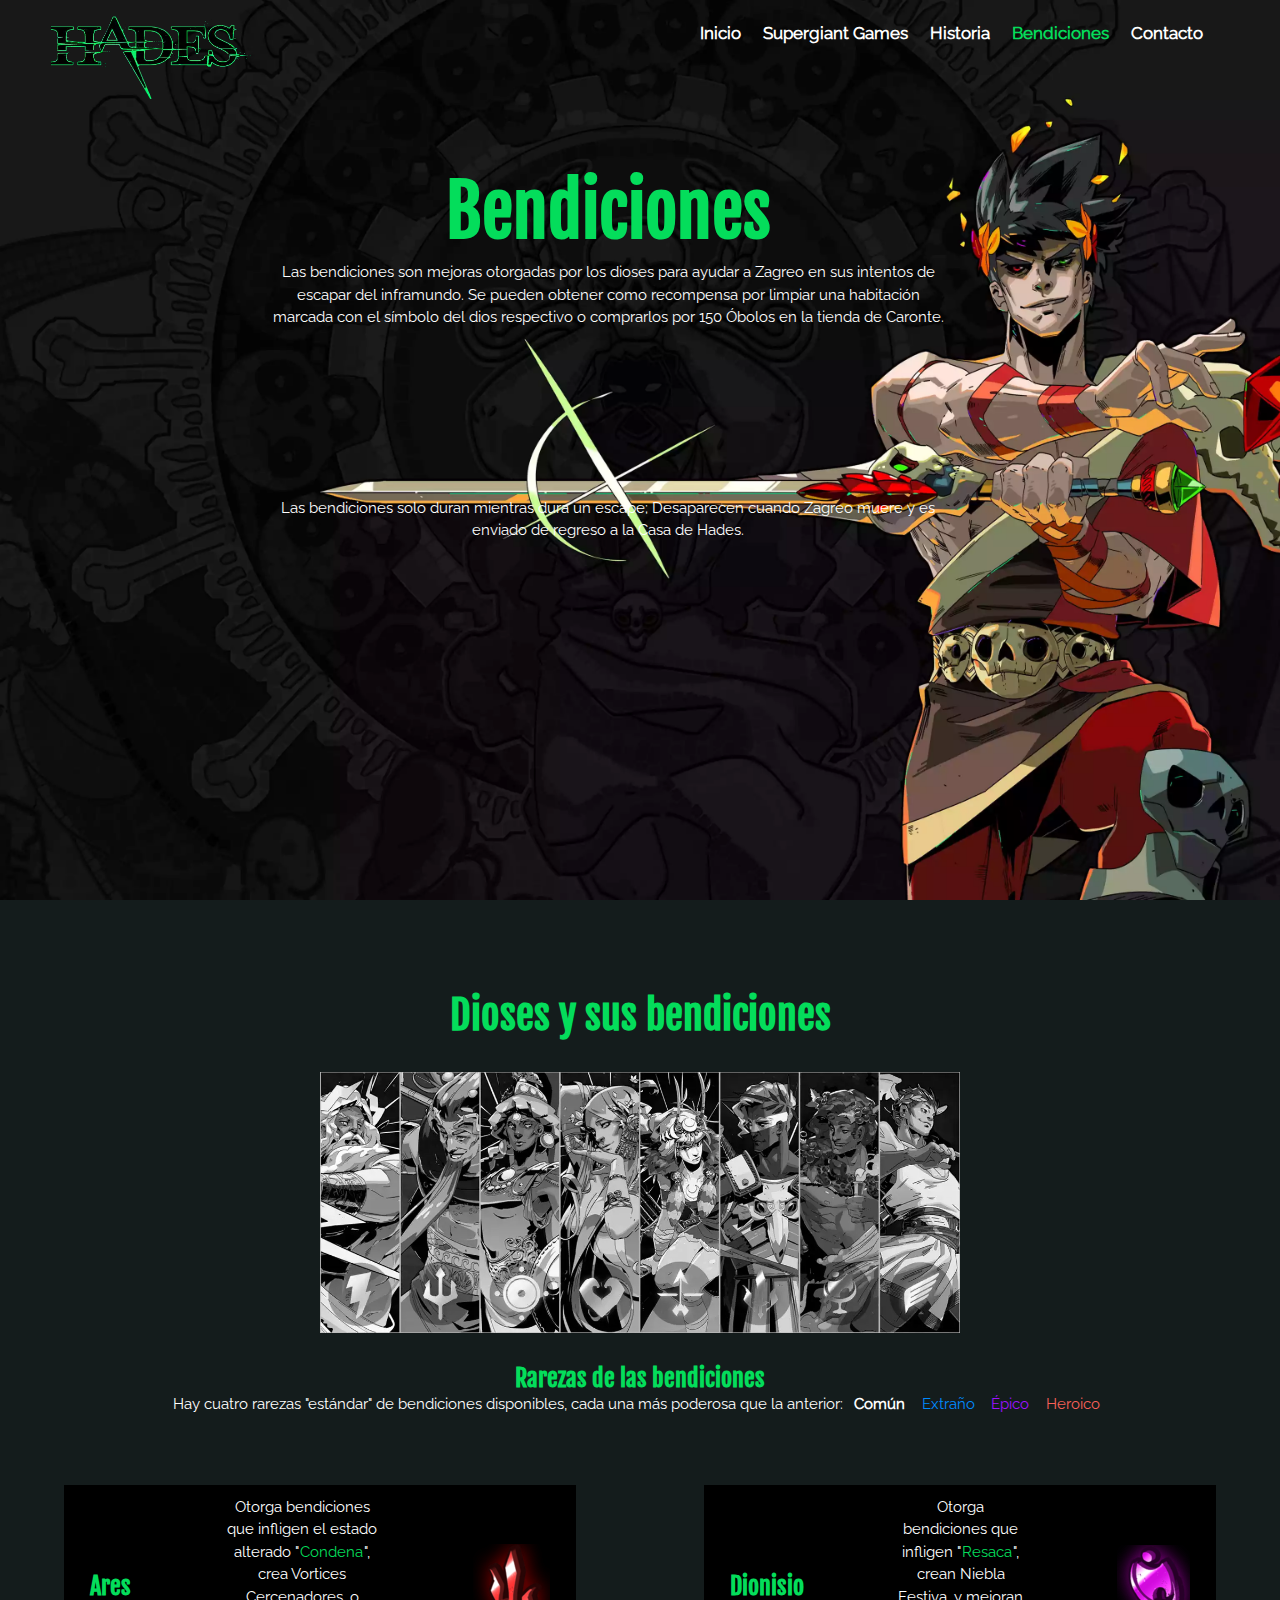
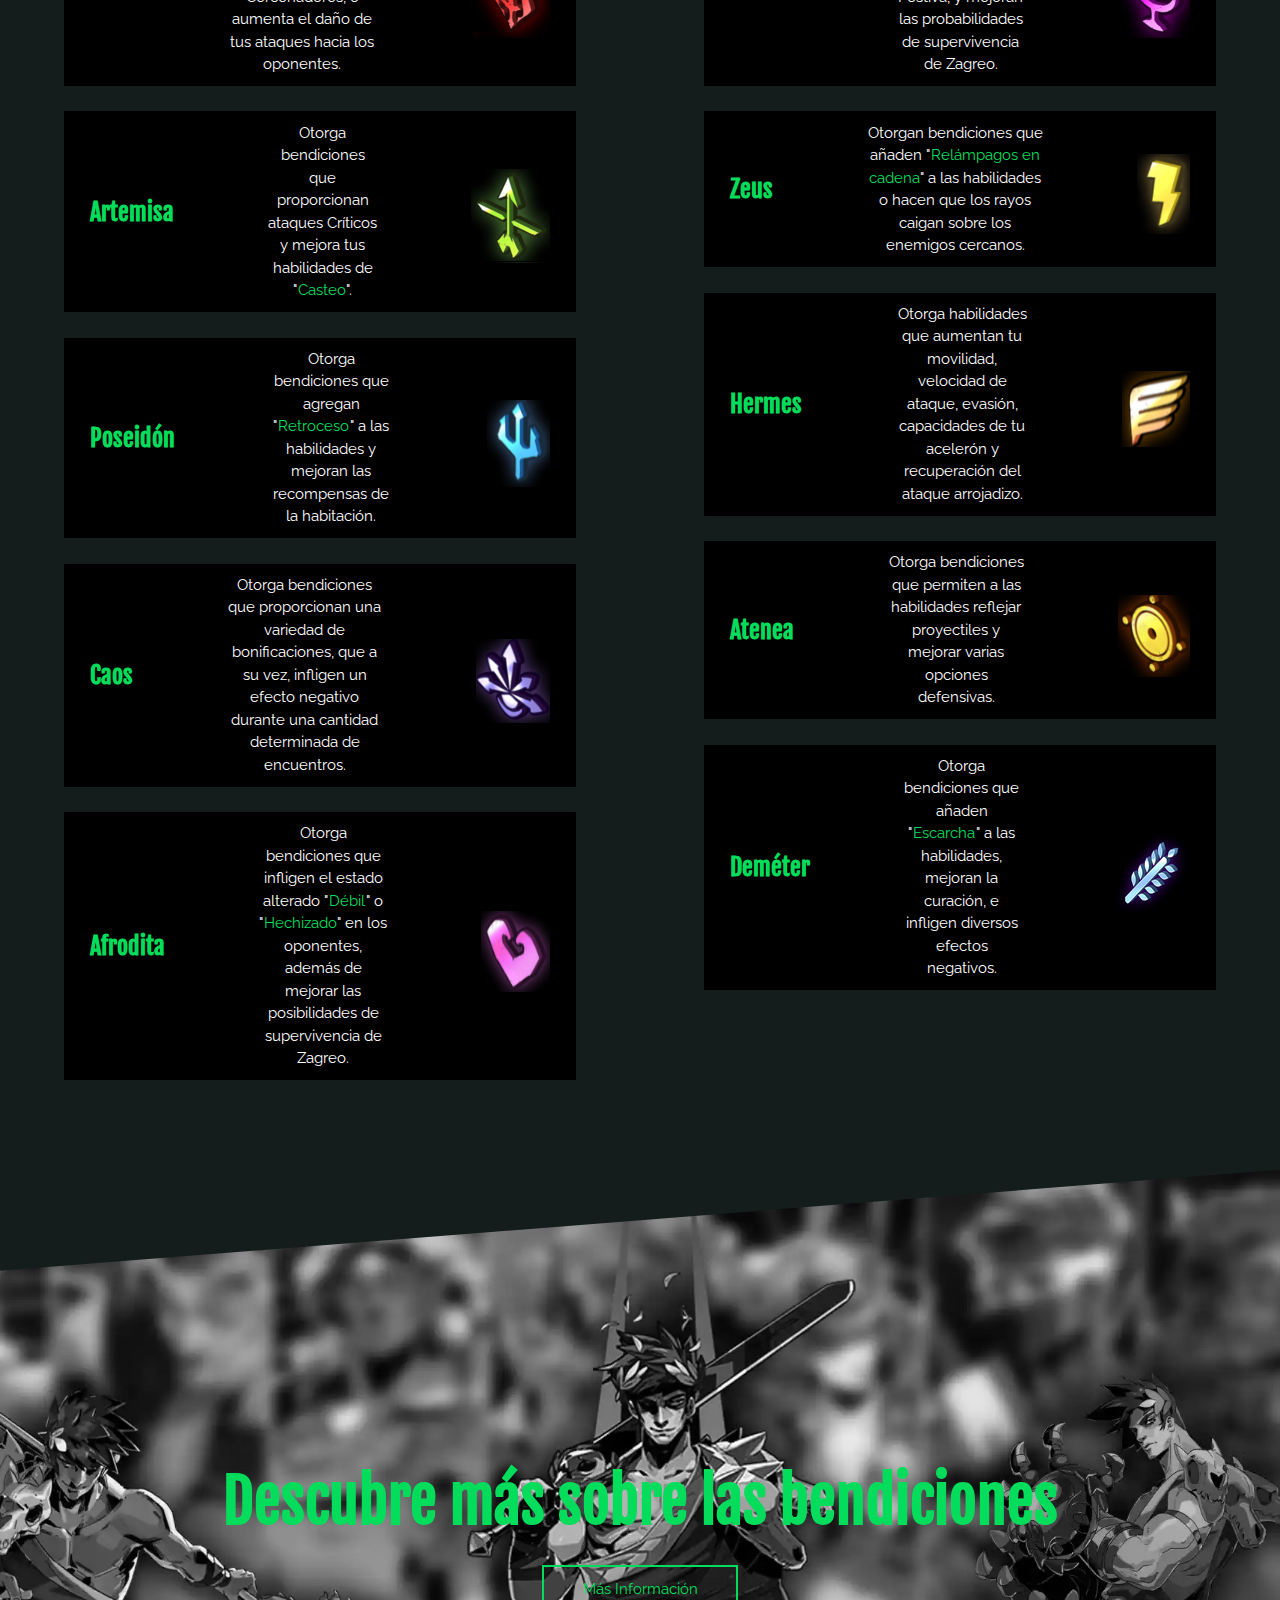
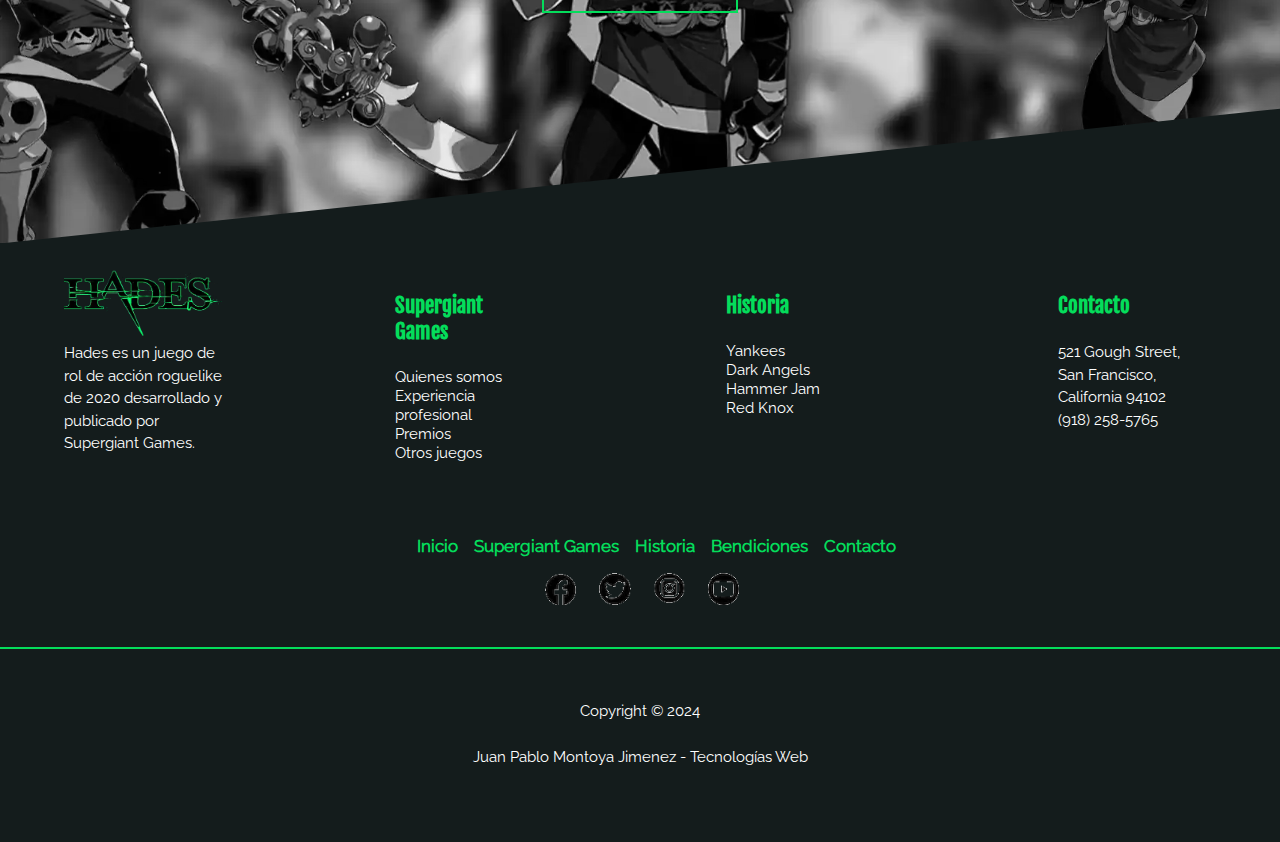
==== paginas/bendiciones.html @ 5e992bec "Primer commit proyecto" ====
<!DOCTYPE html>
<html lang="en">
<head>
    <meta charset="UTF-8">
    <meta name="viewport" content="width=device-width, initial-scale=1.0">
    <title>Bendiciones - Hades</title>
    <!-- Links -->
    <link rel="stylesheet" href="estilos-bendiciones.css">
</head>
<body>
    <!-- seccion header -->
    <header class="header-hades">
        <!-- seccion logo y menu -->
        <span class="site-logo-img">
            <a href="index.html">
                <img width="200" height="88" src="../media/logo-hades.webp" alt="Logo del videojuego Hades">
            </a>
        </span>
        <div class="menu">
            <nav class="site-navigation">
                <div>
                    <ul>
                        <li><a href="../index.html">Inicio</a></li>
                        <li><a href="supergiant-games.html">Supergiant Games</a></li>
                        <li><a href="historia.html">Historia</a></li>
                        <li><a id="menu-color" href="bendiciones.html">Bendiciones</a></li>
                        <li><a href="contacto.html">Contacto</a></li>   
                    </ul>
                </div>
            </nav>
        </div>
        <!-- div img y inicio -->
        <div id="content-div-begin">
            <h1>Bendiciones</h1>
            <p>Las bendiciones son mejoras otorgadas por los dioses para ayudar a Zagreo en sus intentos de escapar del inframundo.
            Se pueden obtener como recompensa por limpiar una habitación marcada con el símbolo del dios respectivo o comprarlos por  150 Óbolos
             en la tienda de Caronte.</p> 
            <p>Las bendiciones solo duran mientras dura un escape; Desaparecen cuando Zagreo muere y es enviado de regreso a la Casa de Hades.</p>
        </div>
        <div id="background-div-hades"></div>
    </header>
    <!-- seccion dioses -->
    <section class="game-content-center">
        <h3>Dioses y sus bendiciones</h3>
        <img src="../media/bendiciones/dioses-bendiciones.webp" alt="Dioses de Hades">
        <h5>Rarezas de las bendiciones</h5>
        <p>Hay cuatro rarezas "estándar" de bendiciones disponibles, cada una más poderosa que la anterior:
            <span><b>Común</b></span>
            <span style="color: #008AFF;">Extraño</span>
            <span style="color: #9D12FF;">Épico</span>
            <span style="color: #F86059;">Heroico</span>
        </p> 
    </section>
    <!-- seccion bendiciones -->
    <section class="game-content-center" id="boons-of-gods">
        <!-- div grupo 1 bendiciones -->
        <div id="container-boons">
            <div class="content-boons">
                <h5>Ares</h5>
                <p>Otorga bendiciones que infligen el estado alterado "<span style="color: #04dd5b;">Condena</span>", crea Vortices Cercenadores, o aumenta el daño de tus ataques hacia los oponentes.</p>
                <img src="../media/bendiciones/ares.png" alt="Logo Ares">
            </div>
            <div class="content-boons">
                <h5>Artemisa</h5>
                <p>Otorga bendiciones que proporcionan ataques Críticos y mejora tus habilidades de "<span style="color: #04dd5b;">Casteo</span>".</p>
                <img src="../media/bendiciones/artemisa.png" alt="Logo Artemisa">
            </div>
            <div class="content-boons">
                <h5>Poseidón</h5>
                <p>Otorga bendiciones que agregan "<span style="color: #04dd5b;">Retroceso</span>" a las habilidades y mejoran las recompensas de la habitación.</p>
                <img src="../media/bendiciones/poseidon.png" alt="Logo Poseidón">
            </div>
            <div class="content-boons">
                <h5>Caos</h5>
                <p>Otorga bendiciones que proporcionan una variedad de bonificaciones, que a su vez, infligen un efecto negativo durante una cantidad determinada de encuentros.</p>
                <img src="../media/bendiciones/caos.png" alt="Logo Caos">
            </div>
            <div class="content-boons">
                <h5>Afrodita</h5>
                <p>Otorga bendiciones que infligen el estado alterado "<span style="color: #04dd5b;">Débil</span>" o "<span style="color: #04dd5b;">Hechizado</span>" en los oponentes, además de mejorar las posibilidades
                de supervivencia de Zagreo.</p>
                <img src="../media/bendiciones/afrodita.png" alt="Logo Afrodita">
            </div>
        </div>
        <!-- div grupo 2 bendiciones -->
        <div id="container-boons">
            <div class="content-boons">
                <h5>Dionisio</h5>
                <p>Otorga bendiciones que infligen "<span style="color: #04dd5b;">Resaca</span>", crean Niebla Festiva, y mejoran las probabilidades de supervivencia de Zagreo.</p>
                <img src="../media/bendiciones/dionisio.png" alt="Logo Dionisio">
            </div>
            <div class="content-boons">
                <h5>Zeus</h5>
                <p>Otorgan bendiciones que añaden "<span style="color: #04dd5b;">Relámpagos en cadena</span>" a las habilidades o hacen que los rayos caigan sobre los enemigos cercanos.</p>
                <img src="../media/bendiciones/zeus.png" alt="Logo Zeus">
            </div>
            <div class="content-boons">
                <h5>Hermes</h5>
                <p>Otorga habilidades que aumentan tu movilidad, velocidad de ataque, evasión, capacidades de tu acelerón y recuperación del ataque arrojadizo.</p>
                <img src="../media/bendiciones/hermes.png" alt="Logo Hermes">
            </div>
            <div class="content-boons">
                <h5>Atenea</h5>
                <p>Otorga bendiciones que permiten a las habilidades reflejar proyectiles y mejorar varias opciones defensivas.</p>
                <img src="../media/bendiciones/atenea.png" alt="Logo Atenea">
            </div>
            <div class="content-boons">
                <h5>Deméter</h5>
                <p>Otorga bendiciones que añaden "<span style="color: #04dd5b;">Escarcha</span>" a las habilidades, mejoran la curación, e infligen diversos efectos negativos.</p>
                <img src="../media/bendiciones/demeter.png" alt="Logo Deméter">
            </div>
        </div>
    </section>
    <!-- seccion mas bendiciones -->
    <section class="game-content-center center-img-cut">
        <img src="../media/Hades-mas.webp" alt="Portada Hades más información">
        <h1>Descubre más sobre las bendiciones</h1>
        <a href="https://hades.fandom.com/wiki/Boons" target="_blank" class="border-button">Más Información</a>
    </section>
    <!-- seccion footer -->
    <footer>
        <!-- div contenido footer -->
        <div class="footer-content">
            <!-- seccion hades -->
            <div class="footer-section footer-section-1">
                    <a href="../index.html">
                        <img src="../media/logo-hades.webp" alt="Logo del videojuego Hades">
                    </a>
                <div>
                    <p>Hades es un juego de rol de acción roguelike de 2020 desarrollado y publicado por Supergiant Games.</p>
                </div>
            </div>
            <!-- seccion menu supergiant games -->
            <div class="footer-section footer-section-2">
                <h5>Supergiant Games</h5>
                <section>
                    <nav>
                        <ul id="menu-supergiant-games">
                            <li><a href="supergiant-games.html#quienes-somos">Quienes somos</a></li>
                            <li><a href="supergiant-games.html#exp-profesional">Experiencia profesional</a></li>
                            <li><a href="supergiant-games.html#premios">Premios</a></li>
                            <li><a href="supergiant-games.html#demas-juegos">Otros juegos</a></li>
                        </ul>
                    </nav>
                </section>
            </div>
            <!-- seccion menu historia y personajes -->
            <div class="footer-section footer-section-3">
                <h5>Historia</h5>
                <section>
                    <nav>
                        <ul id="menu-historia">
                            <li><a href="#">Yankees</a></li>
                            <li><a href="#">Dark Angels</a></li>
                            <li><a href="#">Hammer Jam</a></li>
                            <li><a href="#">Red Knox</a></li>
                        </ul>
                    </nav>
                </section>
            </div>
            <!-- seccion contacto-->
            <div class="footer-section footer-section-4">
                <section>
                    <h5>Contacto</h5>
                    <p>521 Gough Street, <br>San Francisco,<br>California 94102 <br> (918) 258-5765</p>
                </section>
            </div>
        </div>
        <!-- div menu footer-->
        <div class="footer-navigation">
            <div class="menu" id="menu-footer">
                <nav class="site-navigation">
                    <div>
                        <ul>
                            <li><a href="../index.html">Inicio</a></li>
                            <li><a href="supergiant-games.html">Supergiant Games</a></li>
                            <li><a href="historia.html">Historia</a></li>
                            <li><a href="bendiciones.html">Bendiciones</a></li>
                            <li><a href="contacto.html">Contacto</a></li>   
                        </ul>
                    </div>
                </nav>
            </div>
            <!-- div redes footer-->
            <div class="redes-sociales" id="redes-footer">
                <div class="red-social">
                    <a href="https://www.facebook.com/supergiantgames" target="_blank" >
                        <img src="../media/redes/facebook.webp" alt="Facebook">
                    </a>
                </div>
                <div class="red-social">
                    <a href="https://twitter.com/SupergiantGames" target="_blank" >
                        <img src="../media/redes/twitter.webp" alt="Twitter">
                    </a>
                </div>
                <div class="red-social">
                    <a href="https://www.instagram.com/supergiantgames/" target="_blank" >
                        <img src="../media/redes/instagram.webp" alt="Instagram">
                    </a>
                </div>
                <div class="red-social">
                    <a href="https://www.youtube.com/channel/UCmyMcU6N5_3XpqSkTx9CnSw" target="_blank" >
                        <img src="../media/redes/youtube.webp" alt="YouTube">
                    </a>
                </div>       
            </div>
        </div>
        <!-- div copyright footer-->
        <div class="footer-copyright">
            <p>Copyright &copy; 2024</p>
            <p>Juan Pablo Montoya Jimenez - Tecnologías Web</p>
        </div>
    </footer>
</body>
</html>
---- paginas/estilos-bendiciones.css ----
/* Configuracion inicial */

*{
    margin: 0;
}

@font-face {
    font-family: 'Raleway';
    src: url('../fonts/Raleway/Raleway-VariableFont_wght.ttf') format('truetype');
    font-weight: normal;
    font-style: normal;
}

@font-face {
    font-family: 'Fjalla One';
    src: url('../fonts/Fjalla_One/FjallaOne-Regular.ttf') format('truetype');
    font-weight: normal;
    font-style: normal;
}

body{
    background-color:#141c1c;
    font-family: 'Raleway' , sans-serif;
}

::selection {
    background-color: #04dd5b;
    color: black; 
}

h1,h3,h5{
    font-family: 'Fjalla One', sans-serif;
    color: #04dd5b;
    margin-bottom: 5%;
}

p,a{
    font-size: 15px;
    margin-bottom: 2%;
    text-decoration: none;
    color: white;
}

p{
    line-height: 1.5;
}

/* Configuracion de header */

.site-logo-img{
    position: absolute;
    top: 1.5%; 
    left: 4%;
    z-index: 10;
}

.menu {
    position: relative;         
    line-height: 40px;
    z-index: 10;
}

.site-navigation {
    padding: 1% 0;
    padding-right: 5.75%;
}

.site-navigation ul {
    list-style-type: none;
    text-align: right;
}

.site-navigation li {
    display: inline-block;
    margin-left: 1%;
}

.site-navigation a {
    font-size: 17px;
    font-weight: bold;
    text-decoration: none;
    transition: color 0.3s ease;
    padding: 0 0.25vw;
    color: white;
}

.site-navigation a:hover {
    color:  #04dd5b 
}

#menu-color{
    color:  #04dd5b;
}

.header-hades {
    position: relative;
    width: 100%;
    height: 100vh;
}

#background-div-hades {
    position: absolute;
    top: 0;
    left: 0;
    width: 100%;
    height: 100%;
    background-image: url('../media/background-hades-2.webp');
    background-size: cover;
    background-position: center center;
    z-index: 1;
}

#content-div-begin {
    position: absolute;
    top: 18.5%;
    left: 47.5%; 
    transform: translateX(-50%); 
    text-align: center;
    z-index: 10;
}

#content-div-begin h1 {
    margin-bottom: 1%; 
    font-size: 70px;
}

#content-div-begin p {
    margin-bottom: 25%; 
}


/*Contenido Dioses */

/* Imagen Bendiciones */

.game-content-center{
    text-align: center;
    width: 100%; 
    margin: 0;
    padding-top: 5%;
}

.game-content-center h3,.game-content-center h5{
    margin-top: 2%;
    margin-bottom: 0%;
}

.game-content-center h1 {
    font-size: 60px;
}

.game-content-center h3{
    font-size: 40px;  
}

.game-content-center h5{
    font-size: 24px;  
}

.game-content-center span{
    padding: 0 0.5%;  
}

.game-content-center img {
    max-width: 50%;
    margin-top: 2.5%; 
    filter: grayscale(100%);
}

.game-content-center img:hover {
    filter: brightness(100%);
}

/* Configuracion Bendiciones */

#boons-of-gods{
    display: flex;
    flex-direction: row;
    padding-top: 3.5%;
}


#boons-of-gods #container-boons {
    margin: 0 5%;
    text-align: center;
    width: 50%;
}

#boons-of-gods .content-boons {
    display: flex;
    background-color: black;
    padding: 2% 5%; 
    margin-bottom: 5%;
    gap: 20%;
    align-items: center;
}

#boons-of-gods .content-boons h5 {
    font-family: 'Fjalla One', sans-serif;
    margin: 0;
}

#boons-of-gods .content-boons p{
    margin-right: 0 auto;
    margin-left: auto;
    margin-bottom: 0;
}

#boons-of-gods .content-boons img{
    filter: none;
}

/* Configuracion mas info bendiciones */

.center-img-cut h1, .center-img-cut a{
    position: relative;
    z-index: 10;
}

.center-img-cut h1{
    margin-top: -30%;
    margin-bottom: 2%;
}

.center-img-cut img {
    position: relative;
    max-width: 100%;
    margin-top: 0%; 
    filter: grayscale(100%);
    clip-path: polygon(0% 15%, 100% 0%, 100% 0%, 100% 80%, 0% 100%, 0% 100%);
    object-fit: cover; 
    z-index: -1; 
}

.border-button  {
    display: inline-block;
    padding: 1% 3%; 
    border: 2px solid  #04dd5b; 
    color:  #04dd5b;
    margin-bottom: 10%;
    text-decoration: none;
    transition: background-color 0.3s ease;
    z-index: 10;
}

.border-button:hover {
    background-color:  #04dd5b;
    color: black;
}

/* Configuracion de footer*/

.redes-sociales {
    display: flex; 
}

.red-social {
    width: 100%;
    height: 100%;
    margin: 0 7.5px;  
}

.red-social img {
    margin-top: 15%;
    margin-left: 15%;
    width: 80%;
    height: 80%;
}

.footer-content {
    display: flex;
    justify-content: space-between;
    gap: 15%;
    padding: 0 5%;
    margin-top: 10%;
}

.footer-section {
    flex: 1;
} 

.footer-section img{
    width: 100%;
}

.footer-section h5{
    margin-bottom: 15%;
    font-size: 21px;
    padding-right: 10%;
}

.footer-section-2,.footer-section-3,.footer-section-4{
    margin-top: 2%;
    text-align: left;
}

.footer-section ul {
    list-style-type: none;
    padding-left: 0;
}

.footer-navigation {
    margin-top: 5%;
    display: flex;
    flex-direction: column;
    align-items: center;
}

#menu-footer .site-navigation{
    width: 120%;
    padding: 0;
}

#menu-footer .site-navigation ul {
    padding-left: 0;
    text-align: left;
}

#menu-footer .site-navigation a {
    color: #04dd5b;
    transition: color 0.3s ease;
}

#menu-footer .site-navigation a:hover {
    color: white;
}

.footer-copyright {
    padding: 4% 5%; 
    text-align: center; 
    border-top: 2px solid #04dd5b; 
    margin-top: 3%;
}

@media screen and (max-width: 500px) {

    /* Configuracion inicio*/

    #background-div-hades {
        background-position: 90% center;
        background-size: cover;
        width: 100%;
    }

    h3{
        font-size: 25px;
        margin-bottom: 3%;
    }

    p{
        font-size: 13px;
        line-height: 1.5;
        margin-bottom: 3%;
    }

    /* Configuracion del header*/

    .site-logo-img{
        position: absolute;
        top: 1.5%; 
        left: 3%;
    }
    
    .site-logo-img a img {
        width: 40%; 
        height: auto; 
    }
    
    .menu {
        position: relative;
        top: 0;
        left: -15%;
        width: 60%;
    }

    .site-navigation {
        width: fit-content;
        position: relative;
        left: 140%;
        padding-right: 0;
    }

    .site-navigation ul {
        text-align: center;
    }

    .site-navigation li {
        display: block;
        margin: 0;
    }

    .site-navigation a {
        font-size: 8px;
        font-weight: bold;
        color: white;     
    }

    #content-div-begin {
        top: 32%;
        margin-left: 0%; 
        width: fit-content;
    }

    #content-div-begin h3 {
        font-size: 18px;
    }

    #content-div-begin h1 {
        font-size: 65px;
        margin-bottom: 10%;
    }

    .game-content-center{
        margin-top: 20%; 
    }

    .game-content-center img {
        max-width: 95%;
        margin: 2% 0; 
    }

    .game-content-center h3{
        font-size: 37px;  
    }
    
    .game-content-center h5{
        font-size: 22px;  
    }

    .game-content-center p{
        max-width: 80%; 
        margin-left: 10%;
    }
    
    #boons-of-gods{
        margin-top: 7.5%;
        flex-direction: column;
        align-items: center;
    }

    #boons-of-gods .content-boons {
        flex-direction: column;
        padding: 2% 5%; 
        margin-bottom: 10%;
    }

    #boons-of-gods .content-boons p{
        margin-left: 0;
    }

    #boons-of-gods #container-boons {
        width: 85%;
    } 

    .center-img-cut{
        margin-top: 0;
        padding: 0;
    }

    .center-img-cut h1{
        margin-top: -42.5%;
        font-size: 25px;
    }

    .center-img-cut  img {
        padding: 0;
        max-width: 100%;
    }

 /* Configuracion de footer*/

    .footer-content {
        flex-direction: column;
        margin-top: 20%;
        gap: 5%;
        align-items: center;
    }

    .footer-section{
        text-align: center;
    }

    .footer-section img{
        width: 70%;
    }

    .footer-section h5{
        margin-top: 5%;
        margin-bottom: 25%;
        font-size: 18px;
        padding-right: 0;
    }

    .footer-section p,.footer-section a{
        font-size: 14px;
        margin-bottom: 7.5%;
    }
    
    .footer-section-4 p{
        margin-left: 0;
    }
    
    .footer-section ul {
        padding: 0;
        list-style-type: none;
    }
    
    #redes-footer{
        margin-bottom: 7.5%;
    }

    .footer-navigation {
        margin-top: 0;
    }

    #menu-footer {
        text-align: center; 
        margin-top: 12.5%;
        margin-bottom: 5%; 
        width: fit-content;
        left: 0;
    }

    #menu-footer .site-navigation {
        left: 0%;
        width: 100%;
    }   

    #menu-footer .site-navigation ul {
        display: inline-block; 
        text-align: center;
    }
    
    #menu-footer .site-navigation a {
        font-size: 14px;
    }

    #redes-footer{
        margin-top: 2%;
    }
    
    .footer-copyright {
        padding: 10% 5%; 
    }
}
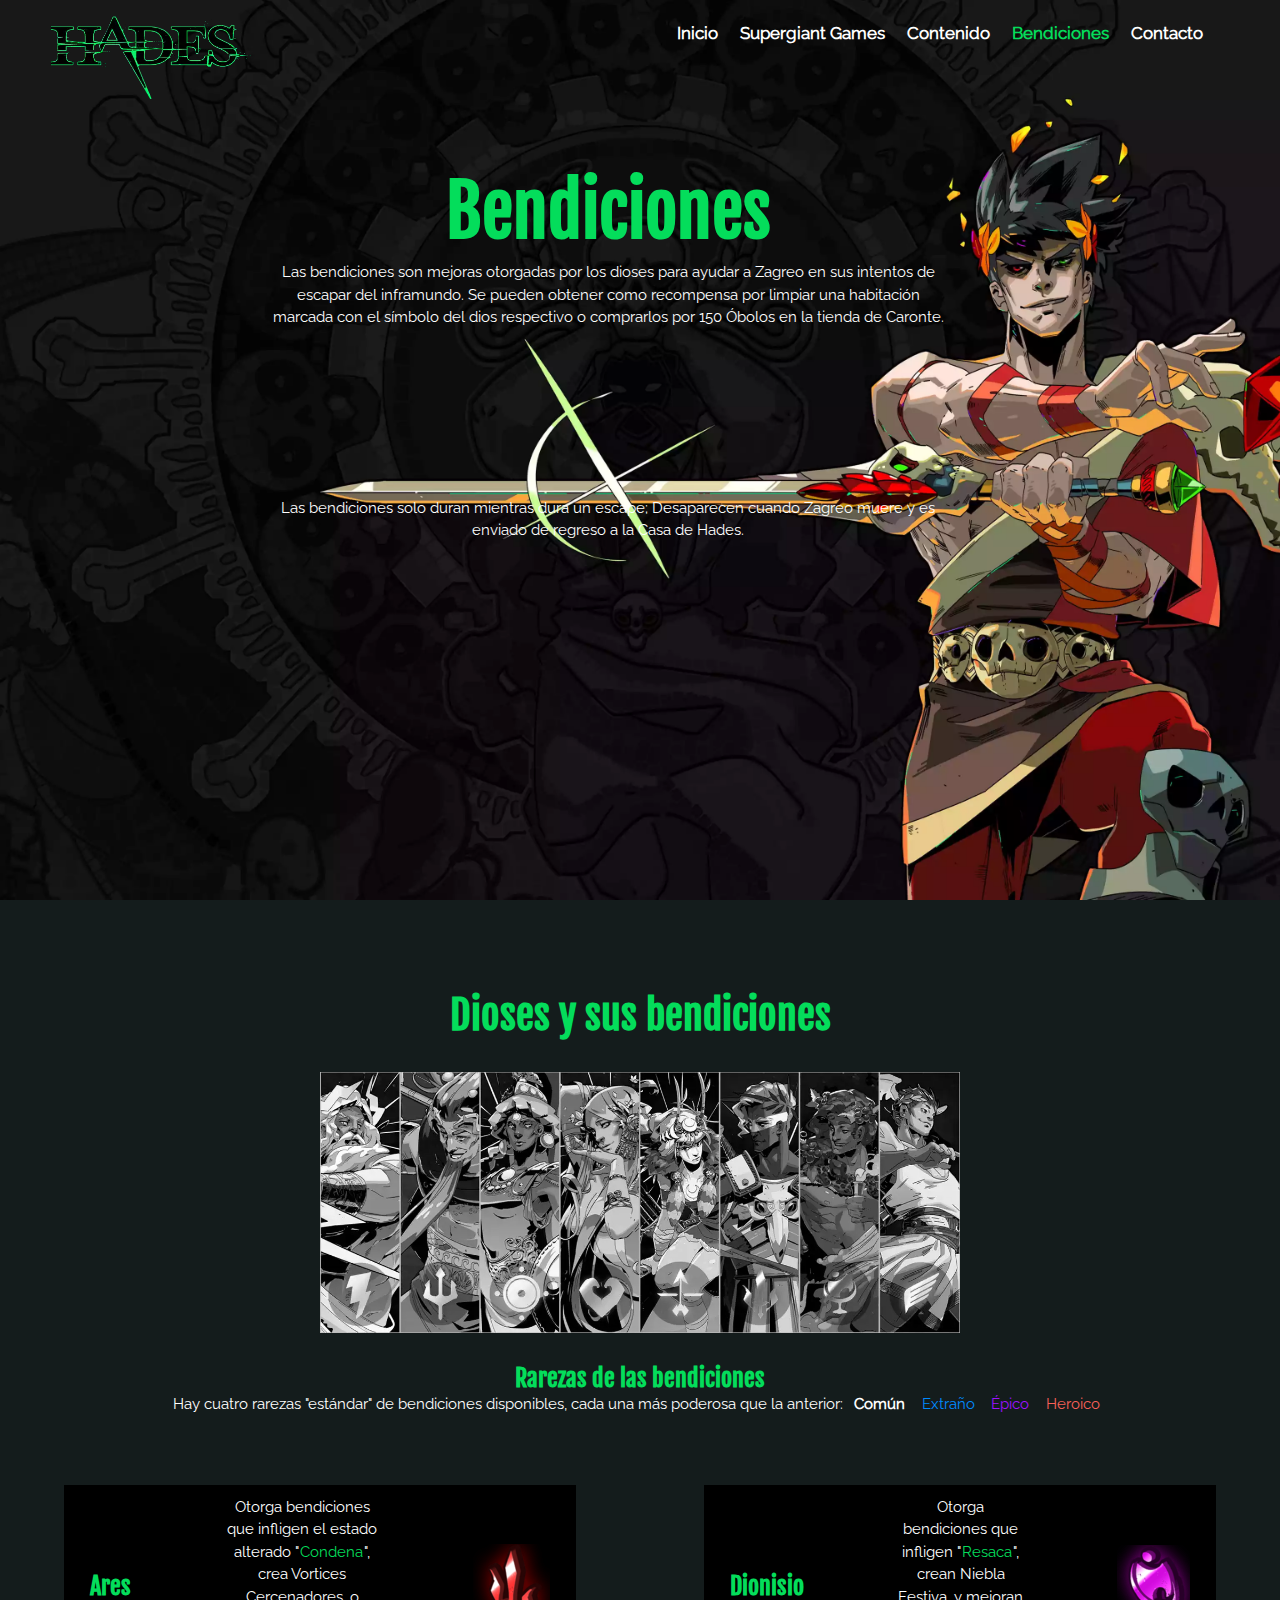
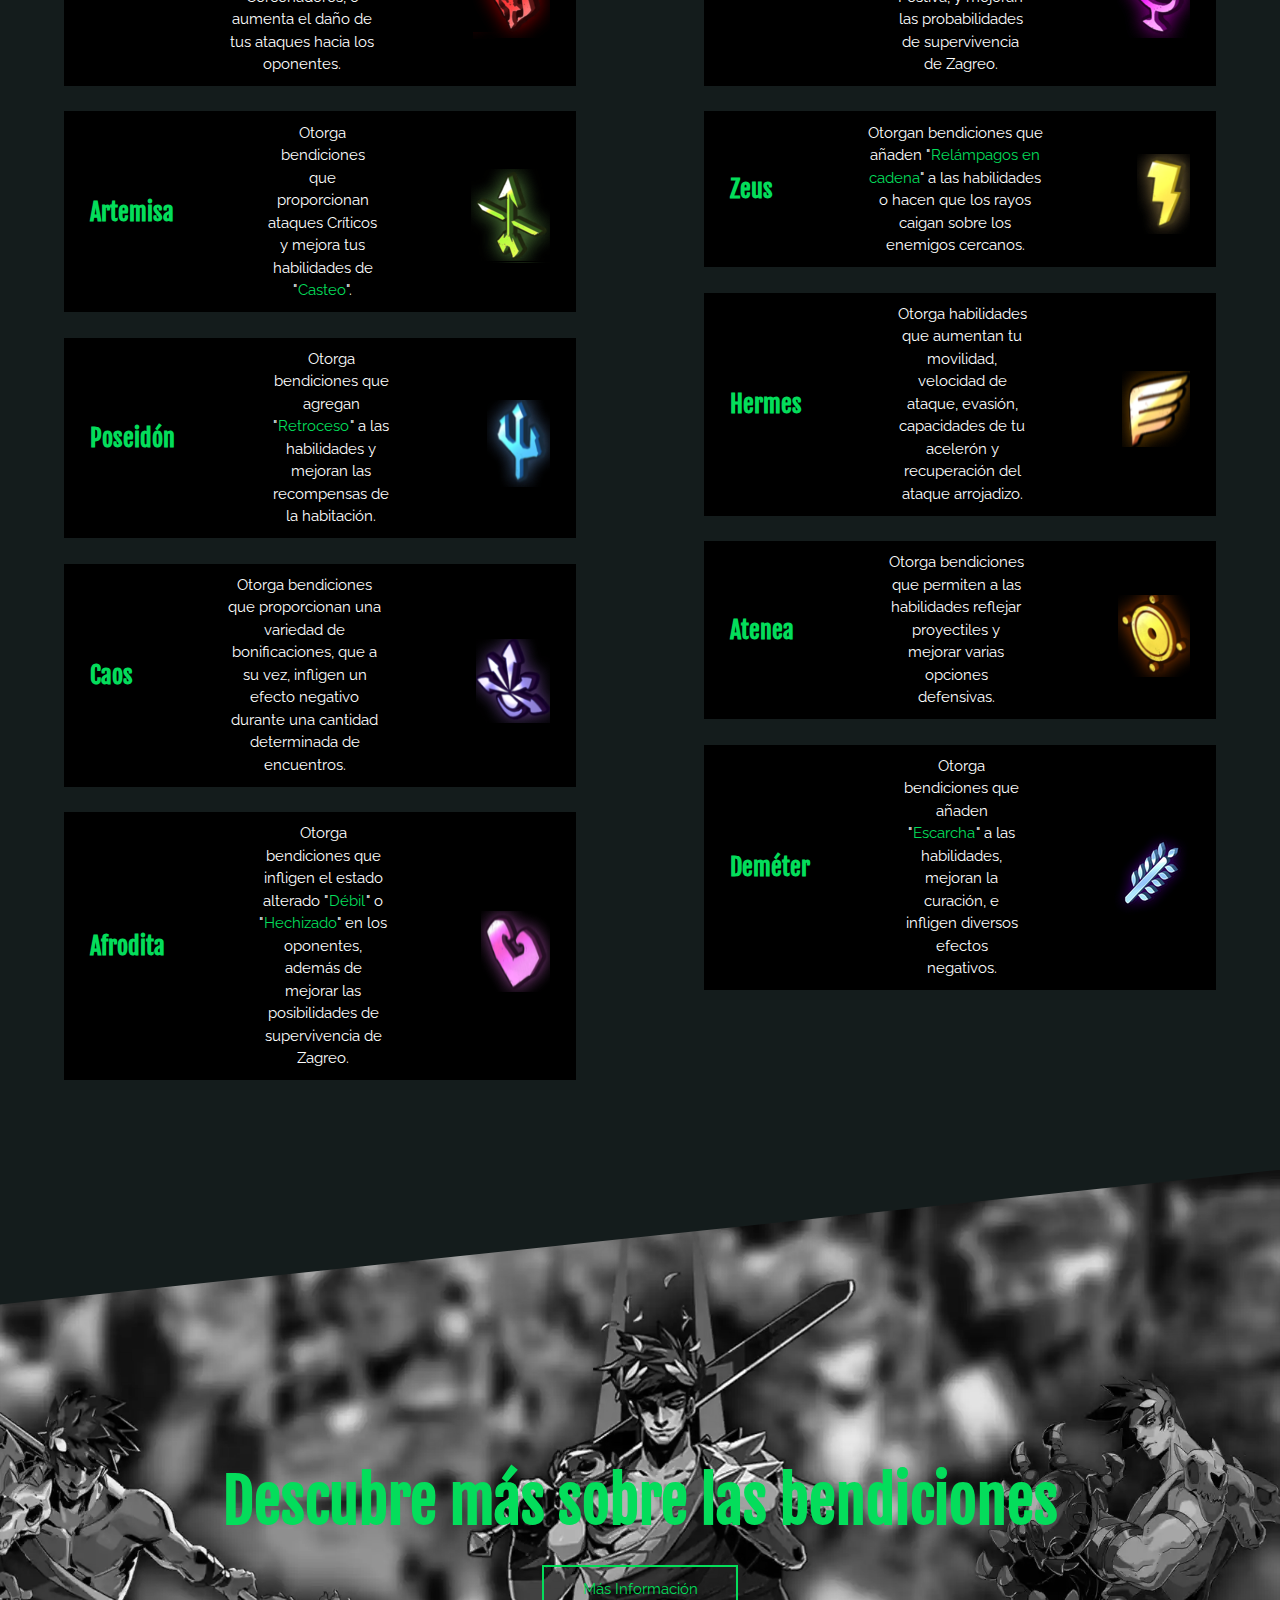
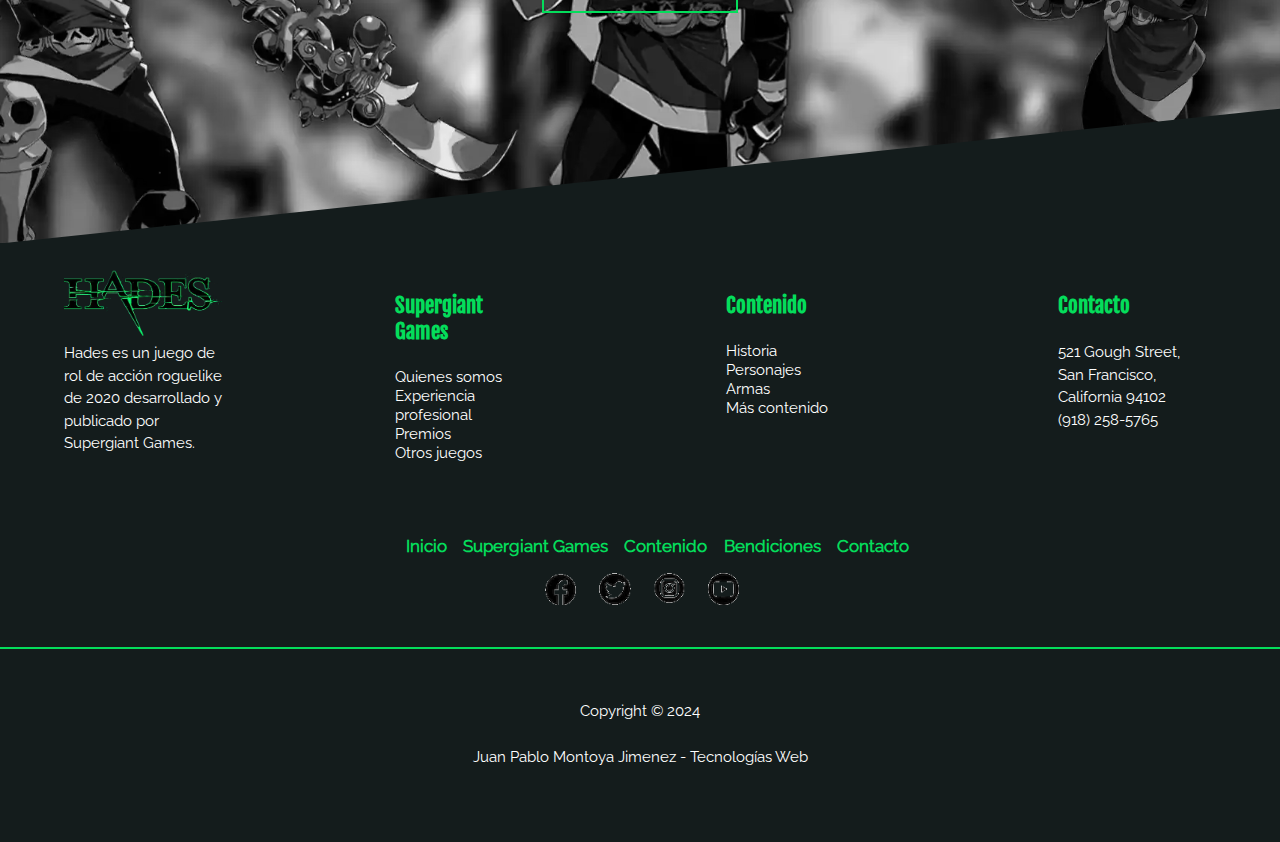
==== commit 15654947: "Tercer commit proyecto - 5 paginas" ====
--- a/paginas/bendiciones.html
+++ b/paginas/bendiciones.html
@@ -22,7 +22,7 @@
                     <ul>
                         <li><a href="../index.html">Inicio</a></li>
                         <li><a href="supergiant-games.html">Supergiant Games</a></li>
-                        <li><a href="historia.html">Historia</a></li>
+                        <li><a href="contenido.html">Contenido</a></li>
                         <li><a id="menu-color" href="bendiciones.html">Bendiciones</a></li>
                         <li><a href="contacto.html">Contacto</a></li>   
                     </ul>
@@ -144,16 +144,16 @@
                     </nav>
                 </section>
             </div>
-            <!-- seccion menu historia y personajes -->
+            <!-- seccion menu contenido-->
             <div class="footer-section footer-section-3">
-                <h5>Historia</h5>
+                <h5>Contenido</h5>
                 <section>
                     <nav>
-                        <ul id="menu-historia">
-                            <li><a href="#">Yankees</a></li>
-                            <li><a href="#">Dark Angels</a></li>
-                            <li><a href="#">Hammer Jam</a></li>
-                            <li><a href="#">Red Knox</a></li>
+                        <ul id="menu-contenido">
+                            <li><a href="contenido.html#historia">Historia</a></li>
+                            <li><a href="contenido.html#personajes">Personajes</a></li>
+                            <li><a href="contenido.html#armas">Armas</a></li>
+                            <li><a href="contenido.html#mas-contenido">Más contenido</a></li>
                         </ul>
                     </nav>
                 </section>
@@ -174,7 +174,7 @@
                         <ul>
                             <li><a href="../index.html">Inicio</a></li>
                             <li><a href="supergiant-games.html">Supergiant Games</a></li>
-                            <li><a href="historia.html">Historia</a></li>
+                            <li><a href="contenido.html">Contenido</a></li>
                             <li><a href="bendiciones.html">Bendiciones</a></li>
                             <li><a href="contacto.html">Contacto</a></li>   
                         </ul>
--- a/paginas/estilos-bendiciones.css
+++ b/paginas/estilos-bendiciones.css
@@ -228,7 +228,7 @@
     max-width: 100%;
     margin-top: 0%; 
     filter: grayscale(100%);
-    clip-path: polygon(0% 15%, 100% 0%, 100% 0%, 100% 80%, 0% 100%, 0% 100%);
+    clip-path: polygon(0% 20%, 100% 0%, 100% 0%, 100% 80%, 0% 100%, 0% 100%);
     object-fit: cover; 
     z-index: -1; 
 }
@@ -459,13 +459,14 @@
     }
 
     .center-img-cut h1{
-        margin-top: -42.5%;
+        margin-top: -37.5%;
         font-size: 25px;
     }
 
     .center-img-cut  img {
         padding: 0;
         max-width: 100%;
+        clip-path: polygon(0% 35%, 100% 0%, 100% 0%, 100% 65%, 0% 100%, 0% 100%);
     }
 
  /* Configuracion de footer*/
